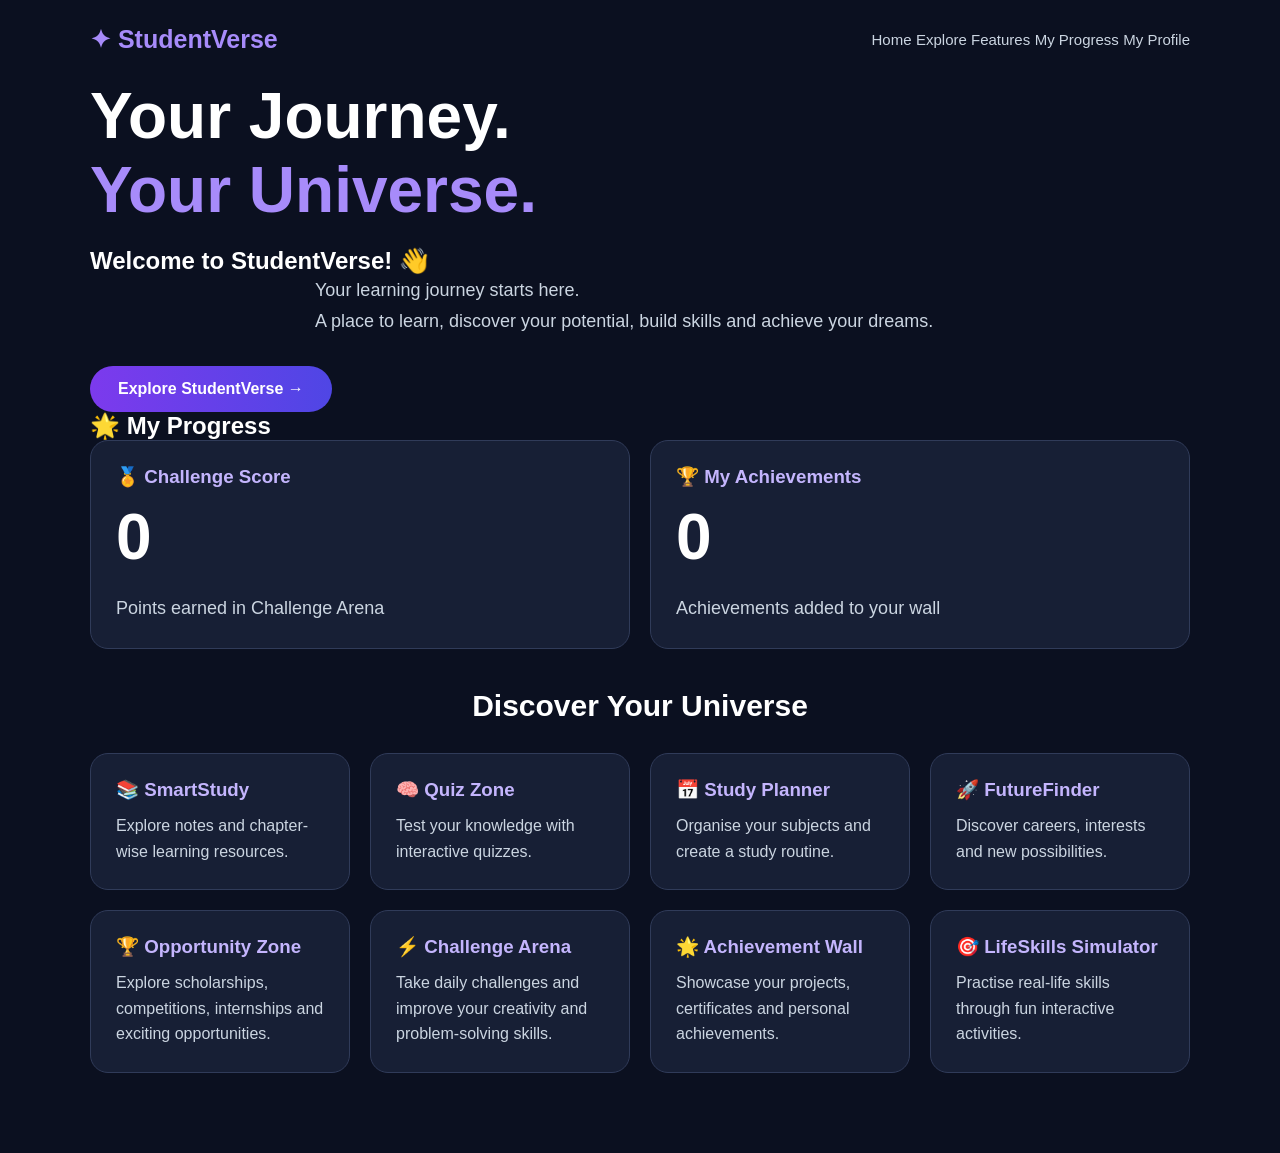
==== index.html @ 239c7965 "Add files via upload" ====
<!DOCTYPE html>
<html lang="en">
<head>
  <meta charset="UTF-8">
  <meta name="viewport" content="width=device-width, initial-scale=1.0">
  <link rel="manifest" href="manifest.json">
  <meta name="theme-color" content="#6c3bdb">
  <title>StudentVerse</title>
  <link rel="stylesheet" href="style.css">
</head>
<body>

  <div class="container">

    <header>
      <div class="logo">✦ StudentVerse</div>
      <nav>
  <a href="#">Home</a>
  <a href="#features">Explore Features</a>
  <a href="#myprogress">My Progress</a>
  <a href="profile.html">My Profile</a>
      </nav>
    </header>

    <section class="hero">
      <h1>Your Journey.<br><span>Your Universe.</span></h1>
      <h2 id="welcomeStudent">Welcome to StudentVerse! 👋</h2>
<p id="studentInfo">Your learning journey starts here.</p>
      <p>
        A place to learn, discover your potential,
        build skills and achieve your dreams.
      </p>
      <a href="#features" class="start-btn">Explore StudentVerse →</a>
    </section>

    <section class="hero" id="myprogress">
      <h2>🌟 My Progress</h2>

      <div class="feature-grid">
        <div class="feature-card">
          <h3>🏅 Challenge Score</h3>
          <h1 id="dashboardScore">0</h1>
          <p>Points earned in Challenge Arena</p>
        </div>

        <div class="feature-card">
          <h3>🏆 My Achievements</h3>
          <h1 id="dashboardAchievements">0</h1>
          <p>Achievements added to your wall</p>
        </div>
      </div>
    </section>

    <section class="features" id="features">
      <h2>Discover Your Universe</h2>

      <div class="feature-grid">

        <div class="feature-card" onclick="window.location.href='smartstudy.html'">
          <h3>📚 SmartStudy</h3>
          <p>Explore notes and chapter-wise learning resources.</p>
        </div>

        <div class="feature-card" onclick="window.location.href='quizzone.html'">
          <h3>🧠 Quiz Zone</h3>
          <p>Test your knowledge with interactive quizzes.</p>
        </div>

        <div class="feature-card" onclick="window.location.href='studyplanner.html'">
          <h3>📅 Study Planner</h3>
          <p>Organise your subjects and create a study routine.</p>
        </div>

        <div class="feature-card" onclick="window.location.href='futurefinder.html'">
          <h3>🚀 FutureFinder</h3>
          <p>Discover careers, interests and new possibilities.</p>
        </div>

        <div class="feature-card" onclick="window.location.href='opportunityzone.html'">
          <h3>🏆 Opportunity Zone</h3>
          <p>Explore scholarships, competitions, internships and exciting opportunities.</p>
        </div>

        <div class="feature-card" onclick="window.location.href='challengearena.html'">
          <h3>⚡ Challenge Arena</h3>
          <p>Take daily challenges and improve your creativity and problem-solving skills.</p>
        </div>

        <div class="feature-card" onclick="window.location.href='achievementwall.html'">
          <h3>🌟 Achievement Wall</h3>
          <p>Showcase your projects, certificates and personal achievements.</p>
        </div>

        <div class="feature-card" onclick="window.location.href='lifeskills.html'">
          <h3>🎯 LifeSkills Simulator</h3>
          <p>Practise real-life skills through fun interactive activities.</p>
        </div>

      </div>
    </section>

  </div>

  <script>
    const savedProfile = JSON.parse(
    localStorage.getItem("studentProfile")
);

if (savedProfile) {
    document.getElementById("welcomeStudent").innerText =
        "Welcome, " + savedProfile.name + "! 👋";

    document.getElementById("studentInfo").innerText =
        savedProfile.board + " | Class " + savedProfile.className;
}
    function loadDashboardProgress() {

      const challengeData = JSON.parse(
        localStorage.getItem("studentChallengeArena")
      ) || { score: 0 };

      const achievements = JSON.parse(
        localStorage.getItem("studentAchievements")
      ) || [];

      document.getElementById("dashboardScore").innerText =
        challengeData.score || 0;

      document.getElementById("dashboardAchievements").innerText =
        Array.isArray(achievements) ? achievements.length : 0;
    }

    loadDashboardProgress();
  </script>
<script>
if ("serviceWorker" in navigator) {
  window.addEventListener("load", () => {
    navigator.serviceWorker.register("./service-worker.js")
      .then(() => console.log("StudentVerse is ready!"))
      .catch(error => console.log("Service Worker error:", error));
  });
}
</script>  

</body>
</html>
---- style.css ----
* {
  margin: 0;
  padding: 0;
  box-sizing: border-box;
}

body {
  font-family: Arial, sans-serif;
  background: #0b1020;
  color: white;
  min-height: 100vh;
}

.container {
  width: 90%;
  max-width: 1100px;
  margin: auto;
}

header {
  padding: 25px 0;
  display: flex;
  justify-content: space-between;
  align-items: center;
}

.logo {
  font-size: 25px;
  font-weight: bold;
  color: #a78bfa;
}

.her
nav {
  display: flex;
  gap: 25px;
}

nav a {
  color: #cbd5e1;
  text-decoration: none;
  font-size: 15px;
  transition: 0.3s;
}

nav a:hover {
  color: #a78bfa;
}
o {
  padding: 90px 0;
  text-align: center;
}

.hero h1 {
  font-size: clamp(36px, 7vw, 64px);
  margin-bottom: 20px;
}

.hero h1 span {
  color: #a78bfa;
}

.hero p {
  color: #cbd5e1;
  font-size: 18px;
  line-height: 1.7;
  max-width: 650px;
  margin: auto;
}

.start-btn {
  display: inline-block;
  margin-top: 30px;
  padding: 14px 28px;
  background: linear-gradient(90deg, #7c3aed, #4f46e5);
  color: white;
  text-decoration: none;
  border-radius: 30px;
  font-weight: bold;
}

.features {
  padding: 40px 0 80px;
}

.features h2 {
  text-align: center;
  margin-bottom: 30px;
  font-size: 30px;
}

.feature-grid {
  display: grid;
  grid-template-columns: repeat(auto-fit, minmax(220px, 1fr));
  gap: 20px;
}

.feature-card {
  background: #171f35;
  border: 1px solid #303b59;
  border-radius: 18px;
  padding: 25px;
}

.feature-card h3 {
  color: #c4b5fd;
  margin-bottom: 12px;
}

.feature-card p {
  color: #cbd5e1;
  line-height: 1.6;
}

.feature-card {
  transition: transform 0.3s ease, border-color 0.3s ease;
  cursor: pointer;
}

.feature-card:hover {
  transform: translateY(-8px);
  border-color: #a78bfa;
}
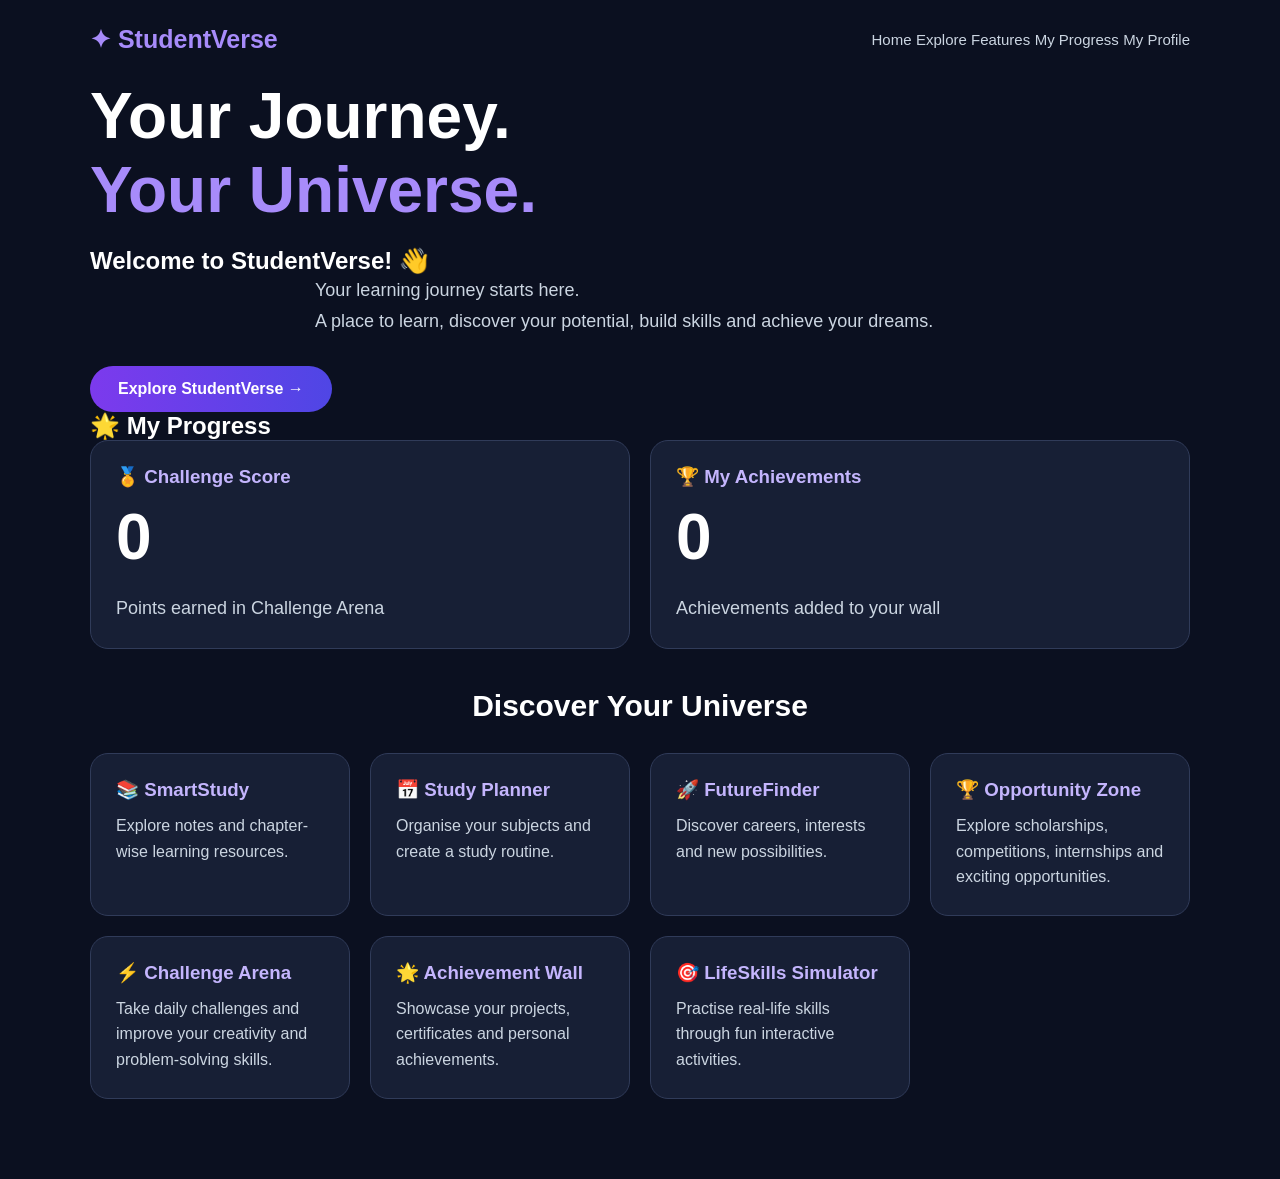
==== commit e6fccc95: "Update index.html" ====
--- a/index.html
+++ b/index.html
@@ -62,10 +62,7 @@
           <p>Explore notes and chapter-wise learning resources.</p>
         </div>
 
-        <div class="feature-card" onclick="window.location.href='quizzone.html'">
-          <h3>🧠 Quiz Zone</h3>
-          <p>Test your knowledge with interactive quizzes.</p>
-        </div>
+        
 
         <div class="feature-card" onclick="window.location.href='studyplanner.html'">
           <h3>📅 Study Planner</h3>
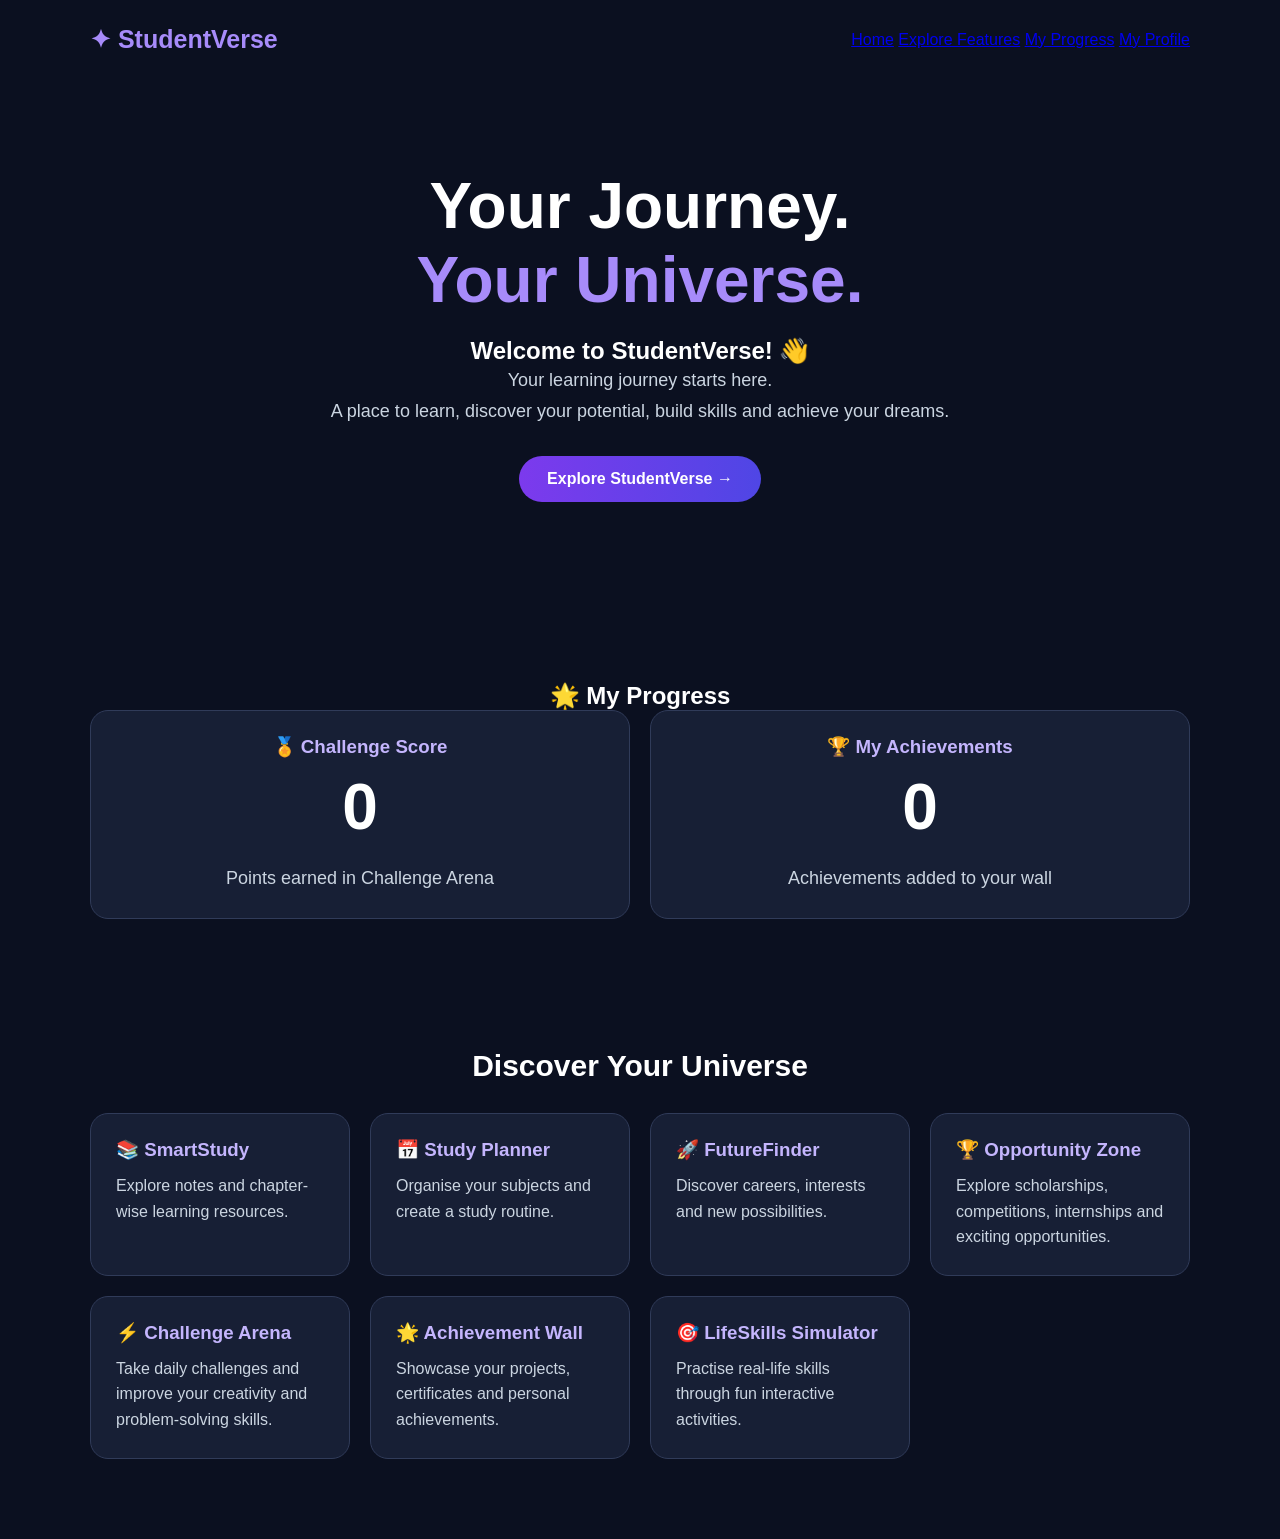
==== commit 8828646a: "Update index.html" ====
--- a/index.html
+++ b/index.html
@@ -57,7 +57,7 @@
 
       <div class="feature-grid">
 
-        <div class="feature-card" onclick="window.location.href='smartstudy.html'">
+        <div class="feature-card" onclick="window.location.href='smartstudy.html?v=20261124'">
           <h3>📚 SmartStudy</h3>
           <p>Explore notes and chapter-wise learning resources.</p>
         </div>
--- a/style.css
+++ b/style.css
@@ -31,23 +31,10 @@
   color: #a78bfa;
 }
 
-.her
-nav {
-  display: flex;
-  gap: 25px;
-}
+.hero{
 
-nav a {
-  color: #cbd5e1;
-  text-decoration: none;
-  font-size: 15px;
-  transition: 0.3s;
-}
 
-nav a:hover {
-  color: #a78bfa;
-}
-o {
+
   padding: 90px 0;
   text-align: center;
 }
